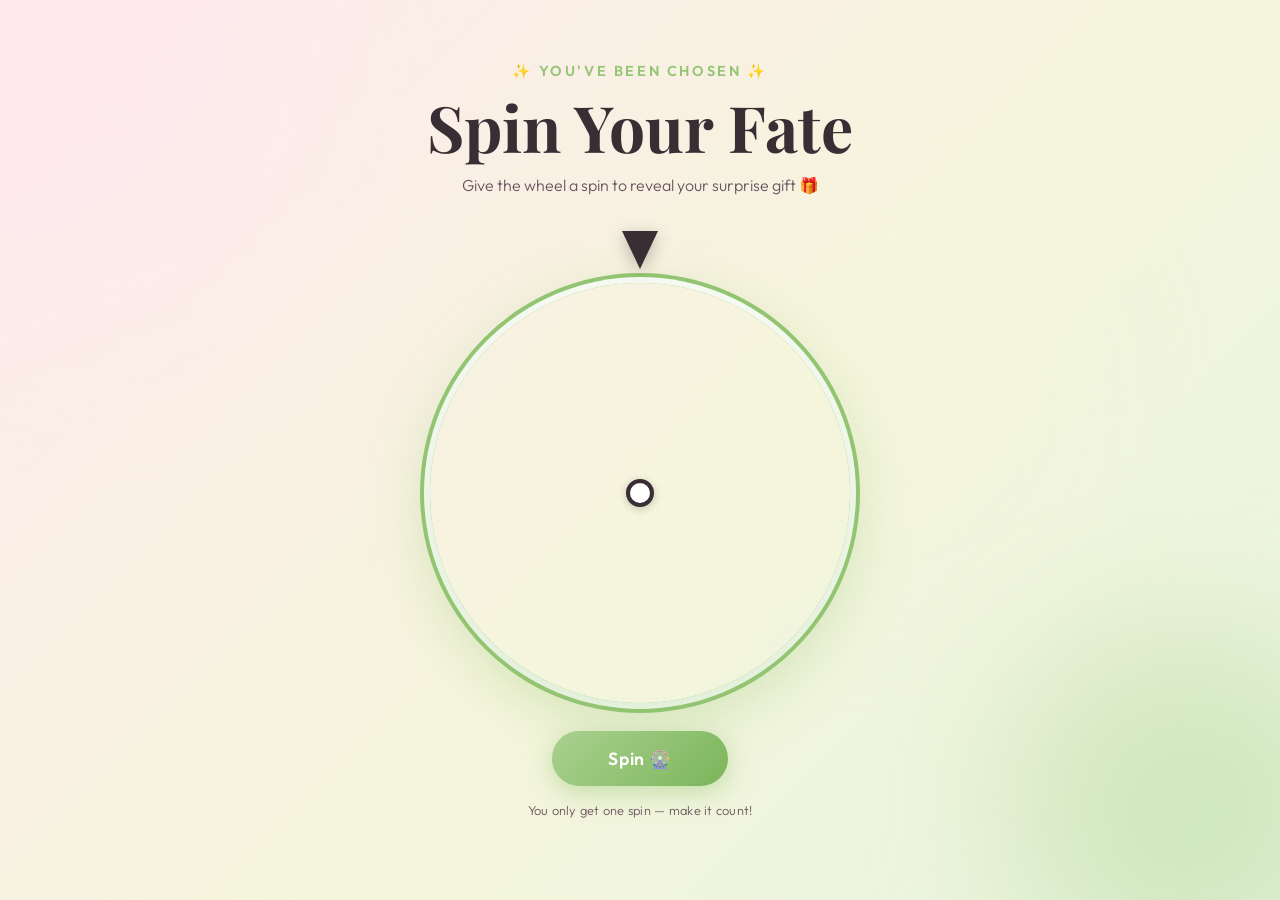
==== index.html @ fe0613a6 "Add files via upload" ====
<!DOCTYPE html>
<html lang="en">
<head>
  <meta charset="UTF-8" />
  <meta name="viewport" content="width=device-width, initial-scale=1.0" />
  <title>Spin to Win 🎉</title>
  <link rel="preconnect" href="https://fonts.googleapis.com" />
  <link rel="preconnect" href="https://fonts.gstatic.com" crossorigin />
  <link href="https://fonts.googleapis.com/css2?family=Playfair+Display:wght@500;700&family=Outfit:wght@300;400;600&display=swap" rel="stylesheet" />
  <link rel="stylesheet" href="style.css" />
</head>
<body>
  <div class="page-wrapper">

    <!-- Decorative floating blobs -->
    <div class="blob blob-1"></div>
    <div class="blob blob-2"></div>
    <div class="blob blob-3"></div>

    <header class="hero-header">
      <p class="hero-subtitle">✨ You've been chosen ✨</p>
      <h1 class="hero-title">Spin Your Fate</h1>
      <p class="hero-desc">Give the wheel a spin to reveal your surprise gift 🎁</p>
    </header>

    <main class="wheel-section">
      <!-- Pointer -->
      <div class="pointer-wrap">
        <div class="pointer"></div>
      </div>

      <!-- Wheel Canvas -->
      <div class="wheel-container">
        <canvas id="wheelCanvas" width="420" height="420"></canvas>
      </div>

      <!-- Spin Button -->
      <button id="spinBtn" class="spin-btn">
        <span class="spin-btn-text">Spin 🎡</span>
      </button>

      <p id="spinNote" class="spin-note">You only get one spin — make it count!</p>
    </main>

    <!-- Result Overlay -->
    <div id="resultOverlay" class="result-overlay hidden">
      <div class="result-card">
        <div class="result-emoji">🎉</div>
        <h2 class="result-title">You got:</h2>
        <p id="resultText" class="result-prize"></p>
        <p class="result-sub">Redirecting you to your surprise...</p>
        <div class="loader-bar"><div class="loader-fill"></div></div>
      </div>
    </div>

  </div>

  <script src="wheel.js"></script>
</body>
</html>
---- style.css ----
/* ===========================
   CSS RESET & BASE
=========================== */
*, *::before, *::after {
  box-sizing: border-box;
  margin: 0;
  padding: 0;
}

:root {
  --pink:  #FFE9EF;
  --green: #93C572;
  --cream: #F5F5DC;
  --text-dark: #3a2e35;
  --text-mid:  #6b5460;
  --white: #ffffff;
  --shadow: 0 8px 40px rgba(147, 197, 114, 0.25);
  --shadow-strong: 0 16px 60px rgba(147, 197, 114, 0.4);
}

html, body {
  height: 100%;
  font-family: 'Outfit', sans-serif;
  color: var(--text-dark);
  overflow-x: hidden;
}

/* ===========================
   PAGE WRAPPER — gradient bg
=========================== */
.page-wrapper {
  min-height: 100vh;
  background: linear-gradient(135deg, var(--pink) 0%, var(--cream) 55%, #e8f5df 100%);
  display: flex;
  flex-direction: column;
  align-items: center;
  justify-content: center;
  padding: 40px 20px 60px;
  position: relative;
  overflow: hidden;
}

/* ===========================
   DECORATIVE BLOBS
=========================== */
.blob {
  position: absolute;
  border-radius: 50%;
  filter: blur(80px);
  opacity: 0.45;
  pointer-events: none;
  animation: floatBlob 8s ease-in-out infinite alternate;
}

.blob-1 {
  width: 420px; height: 420px;
  background: var(--pink);
  top: -100px; left: -100px;
  animation-delay: 0s;
}

.blob-2 {
  width: 350px; height: 350px;
  background: var(--green);
  bottom: -80px; right: -80px;
  opacity: 0.3;
  animation-delay: 2s;
}

.blob-3 {
  width: 280px; height: 280px;
  background: var(--cream);
  top: 30%; left: 60%;
  opacity: 0.5;
  animation-delay: 4s;
}

@keyframes floatBlob {
  from { transform: scale(1) translate(0, 0); }
  to   { transform: scale(1.15) translate(20px, 20px); }
}

/* ===========================
   HEADER
=========================== */
.hero-header {
  text-align: center;
  margin-bottom: 36px;
  z-index: 1;
}

.hero-subtitle {
  font-size: 0.9rem;
  letter-spacing: 0.18em;
  text-transform: uppercase;
  color: var(--green);
  font-weight: 600;
  margin-bottom: 10px;
}

.hero-title {
  font-family: 'Playfair Display', serif;
  font-size: clamp(2.4rem, 6vw, 4rem);
  color: var(--text-dark);
  line-height: 1.15;
  margin-bottom: 12px;
}

.hero-desc {
  font-size: 1rem;
  color: var(--text-mid);
  font-weight: 300;
}

/* ===========================
   WHEEL SECTION
=========================== */
.wheel-section {
  display: flex;
  flex-direction: column;
  align-items: center;
  gap: 28px;
  z-index: 1;
}

/* ===========================
   POINTER
=========================== */
.pointer-wrap {
  position: relative;
  width: 100%;
  display: flex;
  justify-content: center;
  margin-bottom: -14px;
  z-index: 10;
}

.pointer {
  width: 0;
  height: 0;
  border-left: 18px solid transparent;
  border-right: 18px solid transparent;
  border-top: 38px solid var(--text-dark);
  filter: drop-shadow(0 4px 8px rgba(0,0,0,0.25));
}

/* ===========================
   WHEEL CANVAS WRAPPER
=========================== */
.wheel-container {
  position: relative;
  border-radius: 50%;
  box-shadow: var(--shadow-strong), 0 0 0 6px var(--white), 0 0 0 10px var(--green);
  animation: wheelIdlePulse 3s ease-in-out infinite;
}

@keyframes wheelIdlePulse {
  0%, 100% { box-shadow: var(--shadow-strong), 0 0 0 6px var(--white), 0 0 0 10px var(--green); }
  50%       { box-shadow: 0 20px 70px rgba(147,197,114,0.55), 0 0 0 6px var(--white), 0 0 0 10px #7ab55a; }
}

#wheelCanvas {
  display: block;
  border-radius: 50%;
}

/* ===========================
   CENTER PIN ON WHEEL
=========================== */
.wheel-container::after {
  content: '';
  position: absolute;
  top: 50%; left: 50%;
  transform: translate(-50%, -50%);
  width: 28px; height: 28px;
  background: var(--white);
  border-radius: 50%;
  border: 4px solid var(--text-dark);
  box-shadow: 0 2px 8px rgba(0,0,0,0.2);
  z-index: 5;
}

/* ===========================
   SPIN BUTTON
=========================== */
.spin-btn {
  padding: 16px 56px;
  background: linear-gradient(135deg, var(--green), #7ab55a);
  border: none;
  border-radius: 50px;
  cursor: pointer;
  font-family: 'Outfit', sans-serif;
  font-size: 1.1rem;
  font-weight: 600;
  color: var(--white);
  letter-spacing: 0.05em;
  box-shadow: 0 6px 24px rgba(147, 197, 114, 0.5);
  transition: transform 0.2s ease, box-shadow 0.2s ease, opacity 0.2s ease;
  position: relative;
  overflow: hidden;
}

.spin-btn::before {
  content: '';
  position: absolute;
  inset: 0;
  background: linear-gradient(135deg, rgba(255,255,255,0.2), transparent);
  border-radius: 50px;
}

.spin-btn:hover:not(:disabled) {
  transform: translateY(-3px) scale(1.03);
  box-shadow: 0 12px 36px rgba(147, 197, 114, 0.65);
}

.spin-btn:active:not(:disabled) {
  transform: translateY(0) scale(0.98);
}

.spin-btn:disabled {
  opacity: 0.4;
  cursor: not-allowed;
  transform: none;
}

/* ===========================
   SPIN NOTE
=========================== */
.spin-note {
  font-size: 0.8rem;
  color: var(--text-mid);
  font-weight: 300;
  letter-spacing: 0.02em;
  margin-top: -12px;
}

/* ===========================
   RESULT OVERLAY
=========================== */
.result-overlay {
  position: fixed;
  inset: 0;
  background: rgba(58, 46, 53, 0.55);
  backdrop-filter: blur(8px);
  display: flex;
  align-items: center;
  justify-content: center;
  z-index: 100;
  animation: fadeIn 0.4s ease;
}

.result-overlay.hidden {
  display: none;
}

@keyframes fadeIn {
  from { opacity: 0; }
  to   { opacity: 1; }
}

.result-card {
  background: var(--white);
  border-radius: 28px;
  padding: 48px 52px;
  text-align: center;
  max-width: 420px;
  width: 90%;
  box-shadow: 0 24px 80px rgba(0,0,0,0.2);
  animation: popIn 0.45s cubic-bezier(0.34, 1.56, 0.64, 1);
}

@keyframes popIn {
  from { transform: scale(0.7); opacity: 0; }
  to   { transform: scale(1);   opacity: 1; }
}

.result-emoji {
  font-size: 3.5rem;
  margin-bottom: 12px;
  animation: bounceEmoji 0.6s ease 0.3s both;
}

@keyframes bounceEmoji {
  0%   { transform: scale(0); }
  60%  { transform: scale(1.25); }
  100% { transform: scale(1); }
}

.result-title {
  font-family: 'Playfair Display', serif;
  font-size: 1.5rem;
  color: var(--text-dark);
  margin-bottom: 8px;
}

.result-prize {
  font-size: 1.8rem;
  font-weight: 700;
  color: var(--green);
  margin-bottom: 20px;
  letter-spacing: -0.01em;
}

.result-sub {
  font-size: 0.85rem;
  color: var(--text-mid);
  margin-bottom: 20px;
}

/* ===========================
   LOADER BAR
=========================== */
.loader-bar {
  background: #eee;
  border-radius: 50px;
  height: 6px;
  overflow: hidden;
}

.loader-fill {
  height: 100%;
  width: 0%;
  background: linear-gradient(90deg, var(--green), #7ab55a);
  border-radius: 50px;
  animation: loadFill 2.8s ease forwards;
  animation-delay: 0.5s;
}

@keyframes loadFill {
  from { width: 0%; }
  to   { width: 100%; }
}
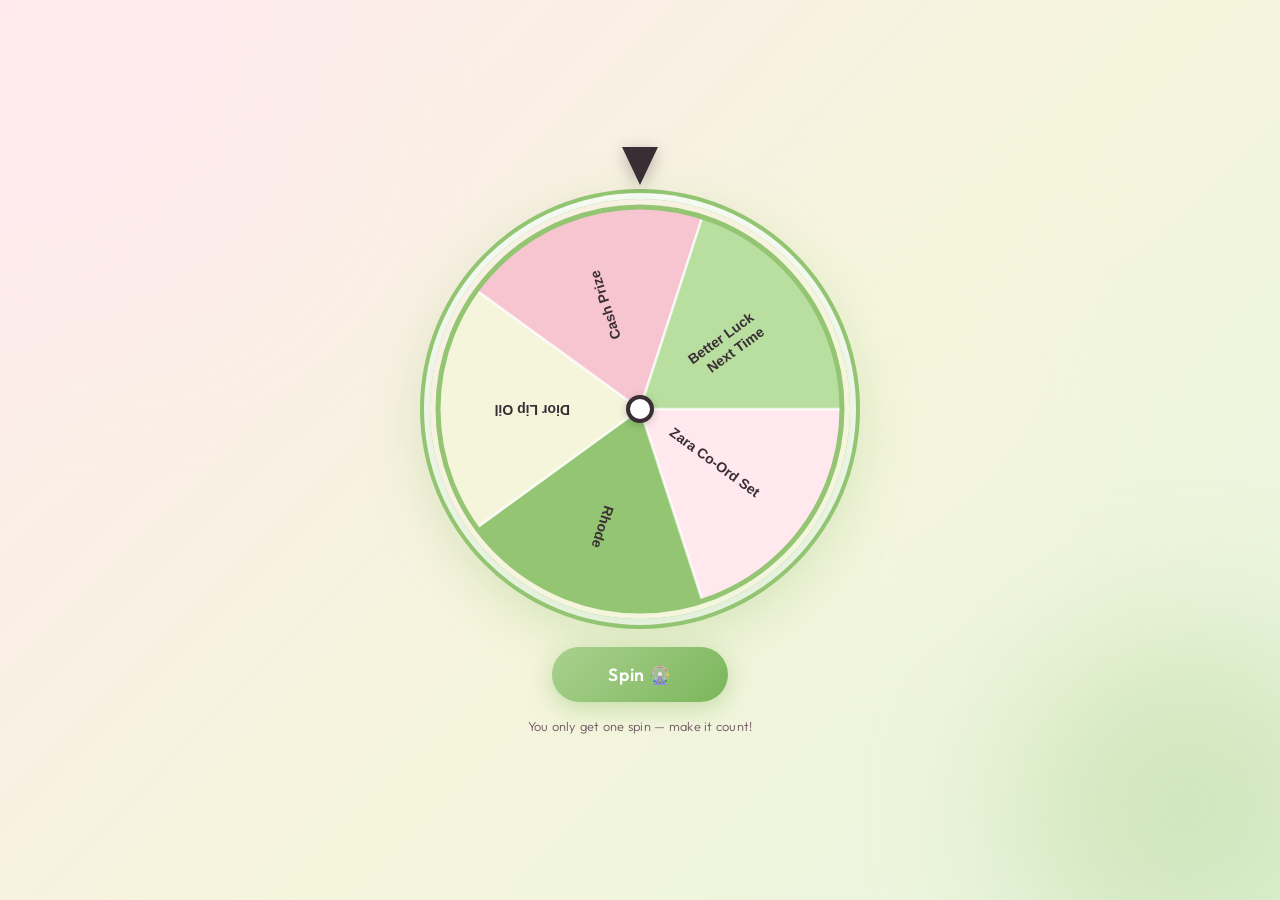
==== commit c9a44dcc: "Remove hero header from index.html Removed the hero header section from the HTML." ====
--- a/index.html
+++ b/index.html
@@ -17,11 +17,7 @@
     <div class="blob blob-2"></div>
     <div class="blob blob-3"></div>
 
-    <header class="hero-header">
-      <p class="hero-subtitle">✨ You've been chosen ✨</p>
-      <h1 class="hero-title">Spin Your Fate</h1>
-      <p class="hero-desc">Give the wheel a spin to reveal your surprise gift 🎁</p>
-    </header>
+
 
     <main class="wheel-section">
       <!-- Pointer -->
